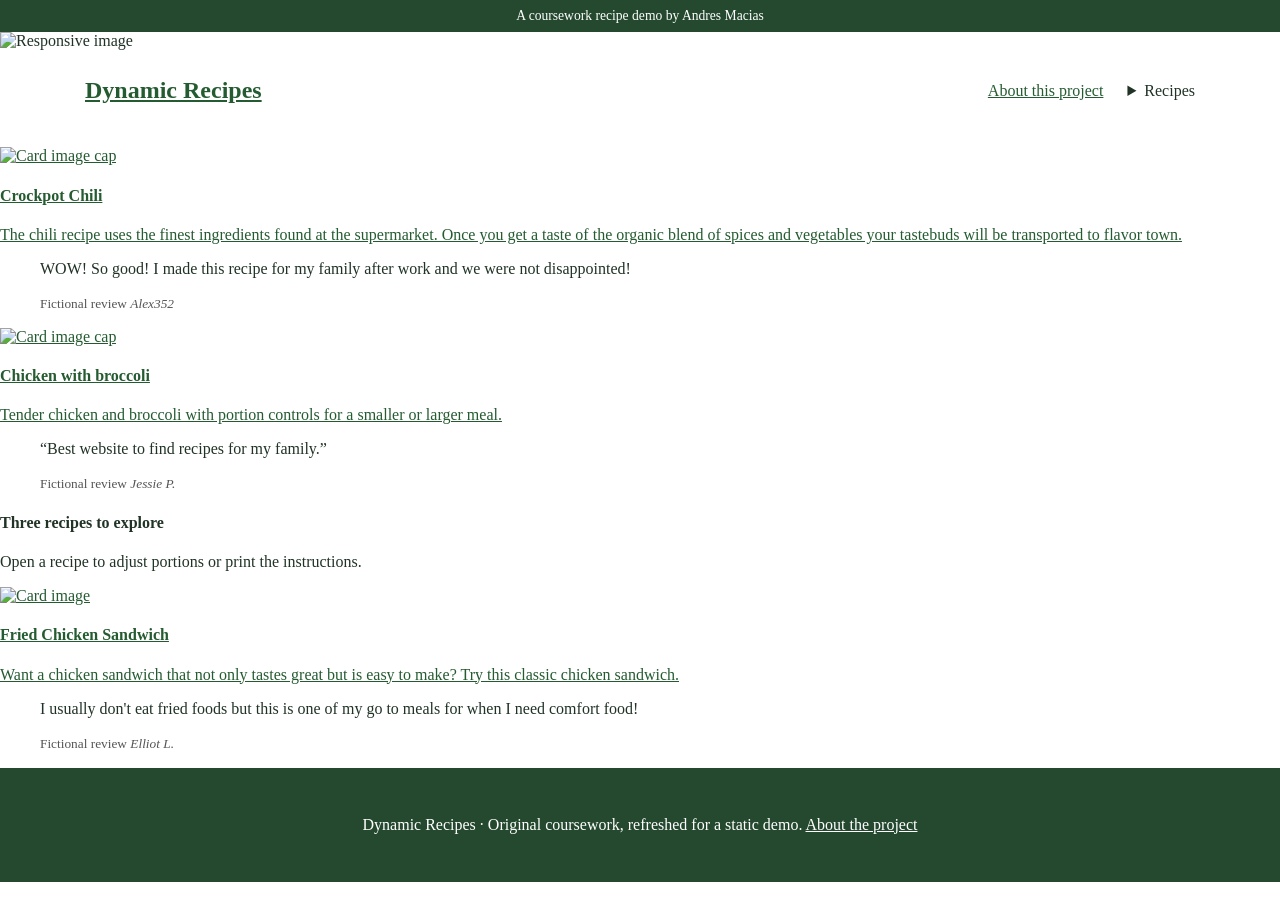
==== index.html @ 885392a1 "Prepare cleaned static recipe demo for GitHub Pages" ====
<!doctype html>
<html lang="en">
  <head>
    <meta charset="UTF-8" />
    <meta name="viewport" content="width=device-width, initial-scale=1.0" />
    <meta http-equiv="X-UA-Compatible" content="ie=edge" />
    <title>Dynamic Recipe Project</title>
    <!-- bootstrap stylesheet -->
    <link rel="stylesheet" href="vendor/bootstrap.min.css" />

    <link rel="stylesheet" href="css/style.css" />

    <link rel="stylesheet" href="css/demo.css" />
  </head>

  <body>
    <p class="demo-label">A coursework recipe demo by Andres Macias</p>

    <div class="banner">
      <img
        src="images/banner-edited.jpg"
        class="img-fluid"
        alt="Responsive image"
      />
    </div>
    <div class="container"></div>

    <nav class="demo-nav" aria-label="Main navigation">
      <a class="brand" href="index.html">Dynamic Recipes</a
      ><a href="about.html">About this project</a>
      <details>
        <summary>Recipes</summary>
        <ul>
          <li><a href="recipe/beef/chili/chili.html">Crockpot Chili</a></li>
          <li>
            <a href="recipe/chicken/chickenBroc/chickenBroc.html"
              >Chicken with Broccoli</a
            >
          </li>
          <li>
            <a href="recipe/chicken/chickenSandwich/chickenSandwich.html"
              >Fried Chicken Sandwich</a
            >
          </li>
        </ul>
      </details>
    </nav>

    <div class="container-fluid">
      <div class="container">
        <section class="featuredRecipes">
          <div class="card-columns">
            <a href="recipe/beef/chili/chili.html">
              <div class="card">
                <img
                  class="card-img-top"
                  src="images/chili.jpeg"
                  alt="Card image cap"
                />
                <div class="card-body">
                  <h4 class="card-title">Crockpot Chili</h4>
                  <p class="card-text">
                    The chili recipe uses the finest ingredients found at the
                    supermarket. Once you get a taste of the organic blend of
                    spices and vegetables your tastebuds will be transported to
                    flavor town.
                  </p>
                </div>
              </div>
            </a>

            <div class="card p-3">
              <blockquote class="blockquote mb-0 card-body">
                <p>
                  WOW! So good! I made this recipe for my family after work and
                  we were not disappointed!
                </p>
                <footer class="blockquote-footer">
                  <small class="text-muted">
                    Fictional review
                    <cite title="Source Title">Alex352</cite>
                  </small>
                </footer>
              </blockquote>
            </div>

            <a href="recipe/chicken/chickenBroc/chickenBroc.html">
              <div class="card">
                <img
                  class="card-img-top"
                  src="images/chickenBroc.jpeg"
                  alt="Card image cap"
                />
                <div class="card-body">
                  <h4 class="card-title">Chicken with broccoli</h4>
                  <p class="card-text">
                    Tender chicken and broccoli with portion controls for a
                    smaller or larger meal.
                  </p>
                </div>
              </div>
            </a>
            <div class="card bg-success p-3 text-center">
              <blockquote class="blockquote mb-0">
                <p>
                  <q>Best website to find recipes for my family.</q>
                </p>
                <footer class="blockquote-footer">
                  <small>
                    Fictional review
                    <cite title="Source Title">Jessie P.</cite>
                  </small>
                </footer>
              </blockquote>
            </div>
            <div class="card text-center">
              <div class="card-body">
                <h4 class="card-title">Three recipes to explore</h4>
                <p class="card-text">
                  Open a recipe to adjust portions or print the instructions.
                </p>
              </div>
            </div>

            <a href="recipe/chicken/chickenSandwich/chickenSandwich.html">
              <div class="card">
                <img
                  class="card-img"
                  src="images/chickenSandwich.jpeg"
                  alt="Card image"
                />
              </div>
              <div class="card">
                <div class="card-body">
                  <h4 class="card-title">Fried Chicken Sandwich</h4>
                  <p class="card-text">
                    Want a chicken sandwich that not only tastes great but is
                    easy to make? Try this classic chicken sandwich.
                  </p>
                </div>
              </div>
            </a>
            <div class="card p-3 text-right">
              <blockquote class="blockquote mb-0">
                <p>
                  I usually don't eat fried foods but this is one of my go to
                  meals for when I need comfort food!
                </p>
                <footer class="blockquote-footer">
                  <small class="text-muted">
                    Fictional review
                    <cite title="Source Title">Elliot L.</cite>
                  </small>
                </footer>
              </blockquote>
            </div>
          </div>
        </section>
      </div>
      <!--end container -->
    </div>
    <!--end fluid container-->

    <footer class="footerStyle">
      <p>
        Dynamic Recipes · Original coursework, refreshed for a static demo.
        <a href="about.html">About the project</a>
      </p>
    </footer>

    <script src="js/demo.js" defer=""></script>
  </body>
</html>
---- css/demo.css ----
* {
  box-sizing: border-box;
}
body {
  margin: 0;
  color: #203326;
}
a {
  color: #245b30;
}
.demo-label {
  margin: 0;
  padding: 0.5rem 1rem;
  text-align: center;
  background: #24492f;
  color: #fff;
  font-size: 0.85rem;
}
.demo-nav {
  display: flex;
  gap: 1.5rem;
  align-items: center;
  padding: 1.2rem max(1rem, calc((100vw - 1110px) / 2));
  background: #fff;
  flex-wrap: wrap;
  position: relative;
  z-index: 2;
}
.demo-nav .brand {
  font-size: 1.5rem;
  font-weight: 700;
  margin-right: auto;
}
.demo-nav details ul {
  position: absolute;
  background: white;
  padding: 1rem 2rem;
  right: 1rem;
  border: 1px solid #ddd;
  box-shadow: 0 5px 12px #0002;
}
.demo-nav a,
summary {
  padding: 0.5rem 0;
}
summary {
  cursor: pointer;
}
.footerStyle {
  background: #24492f;
  color: white;
  padding: 2rem;
  text-align: center;
}
.footerStyle a {
  color: white;
  text-decoration: underline;
}
.recipeContainerChili {
  letter-spacing: normal;
  text-shadow: none;
  font-family: inherit;
  font-size: 1.1rem;
}
.suggestions {
  padding: 2rem 0;
}
.container-fluid {
  padding-top: 1rem;
}
.blockquote-footer {
  color: #555;
}
.row {
  max-width: 100%;
  margin-left: 0;
  margin-right: 0;
}
img {
  max-width: 100%;
}
input[type="radio"]:not(old) {
  opacity: 1;
  width: auto;
  display: inline-block;
}
button,
select {
  min-height: 44px;
  max-width: 100%;
}
:focus-visible {
  outline: 3px solid #a75711;
  outline-offset: 3px;
}
@media (max-width: 575px) {
  .card-columns {
    column-count: 1;
  }
  .demo-nav {
    gap: 0.6rem 1rem;
  }
  .demo-nav .brand {
    width: 100%;
  }
  .recipeContainerChili {
    padding: 1rem;
  }
}
@media print {
  nav,
  .footerStyle,
  .demo-label,
  .recipeOptions,
  button,
  .suggestions {
    display: none !important;
  }
  .collapse {
    display: block !important;
  }
  body,
  .container-fluid,
  .containerRecipes {
    background: white !important;
  }
  .container {
    max-width: none;
    box-shadow: none !important;
  }
  img {
    max-height: 180px;
  }
}
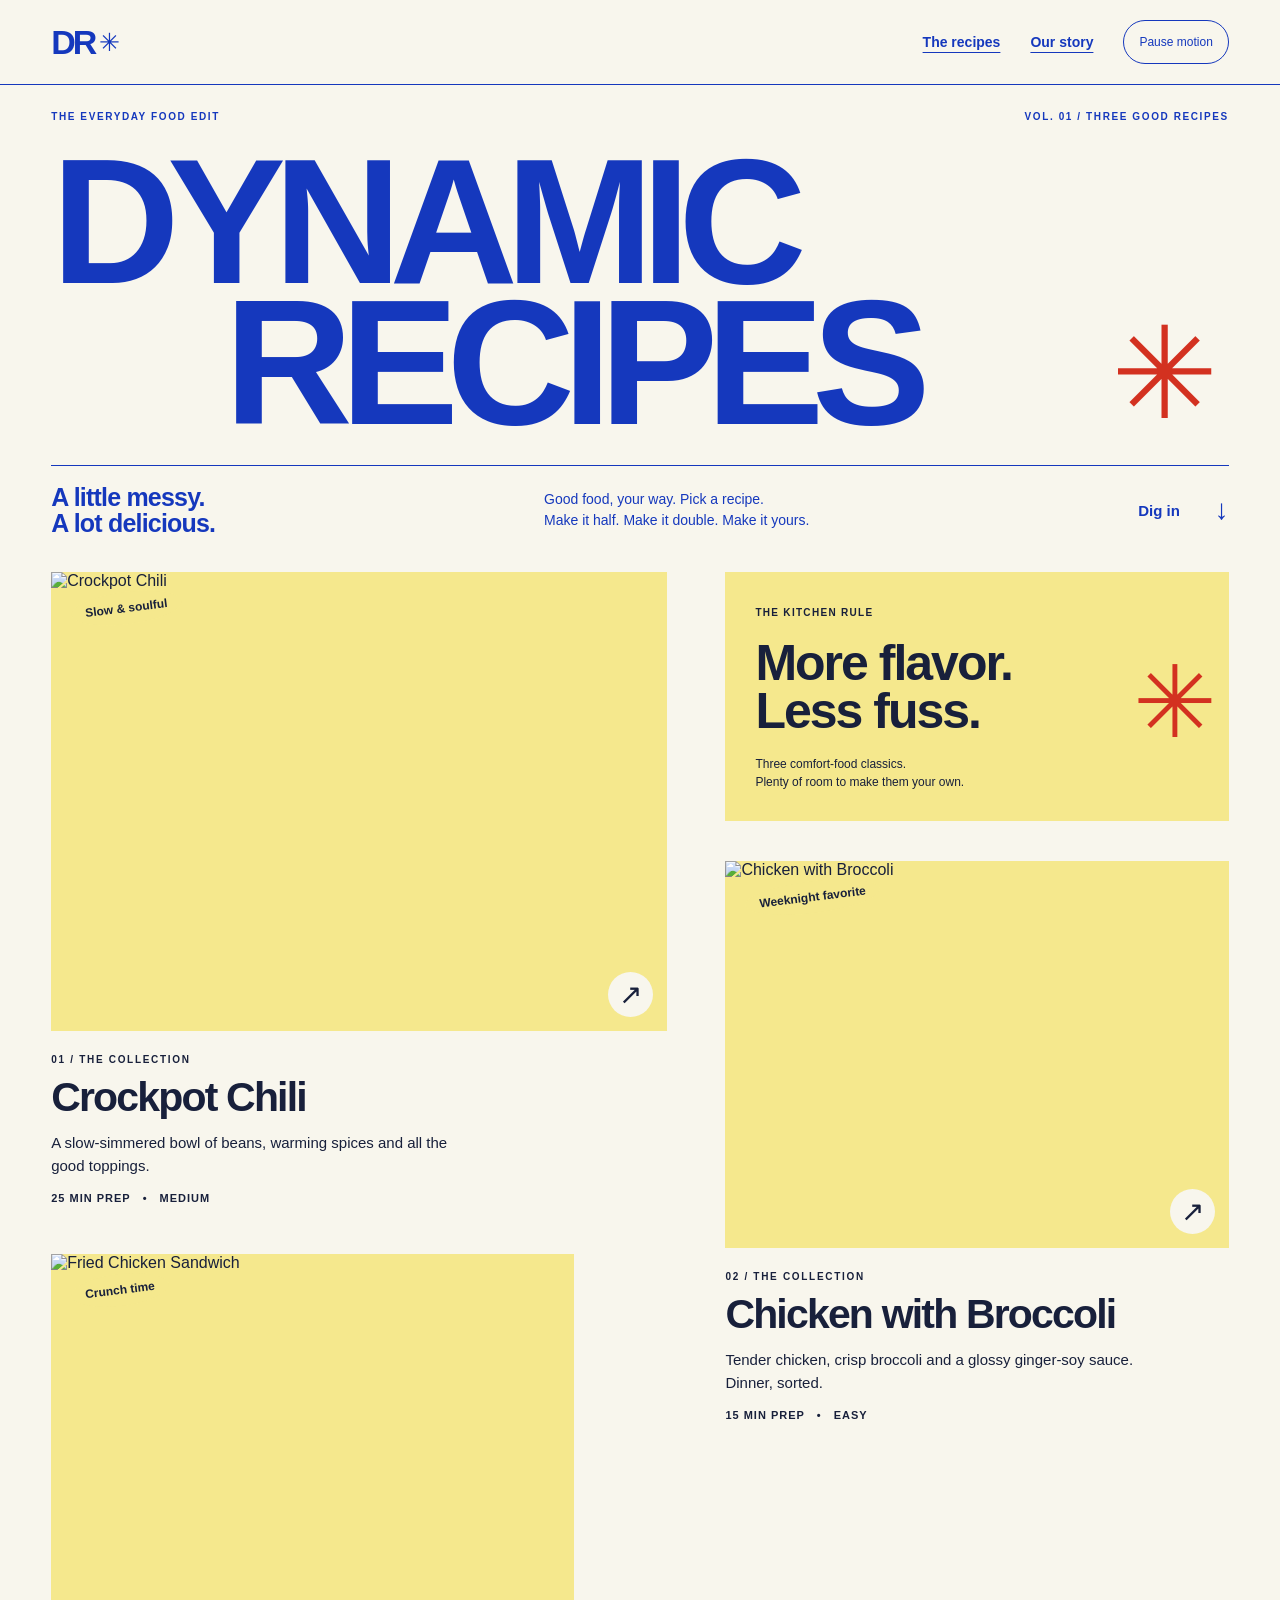
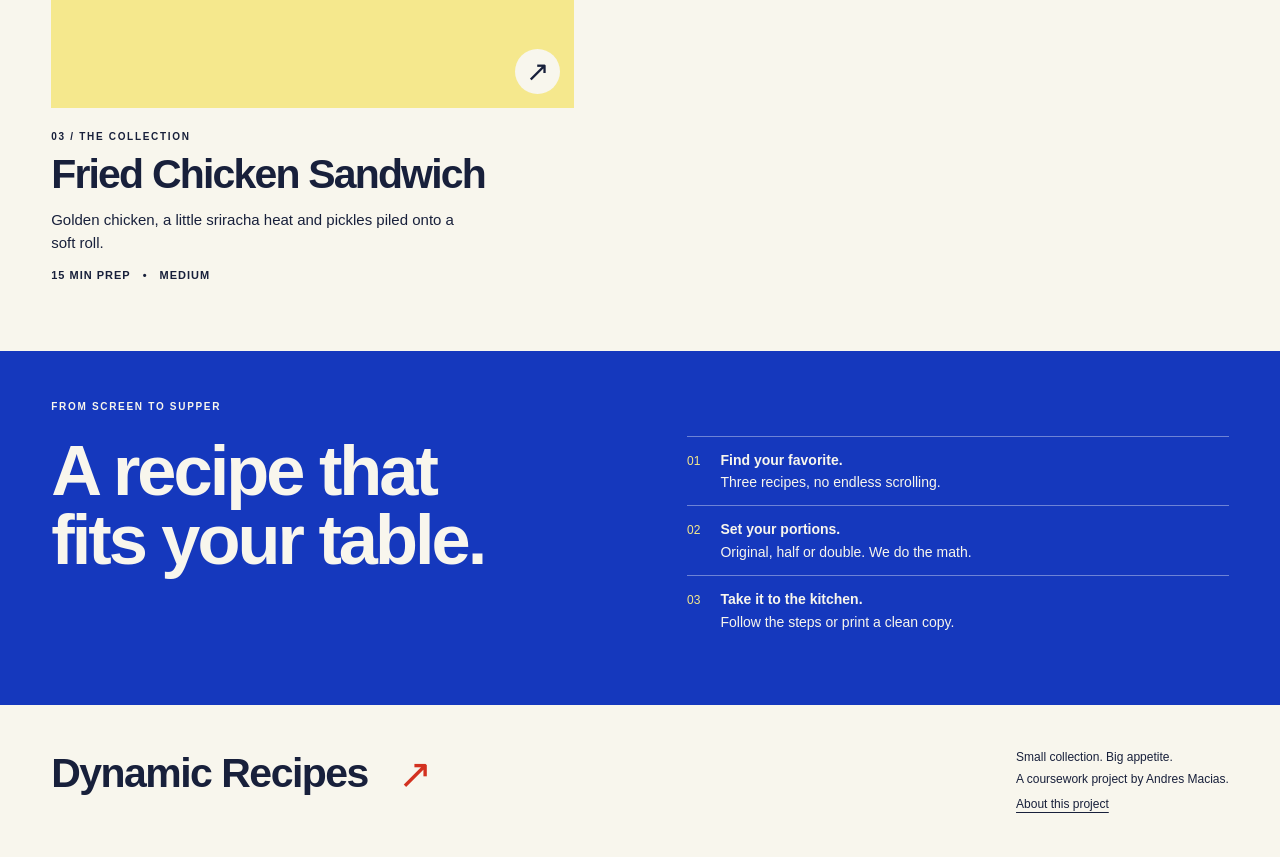
==== commit 91bcbda7: "Redesign Dynamic Recipes as a colorful food magazine" ====
--- a/index.html
+++ b/index.html
@@ -1,173 +1,159 @@
 <!doctype html>
 <html lang="en">
   <head>
-    <meta charset="UTF-8" />
-    <meta name="viewport" content="width=device-width, initial-scale=1.0" />
-    <meta http-equiv="X-UA-Compatible" content="ie=edge" />
-    <title>Dynamic Recipe Project</title>
-    <!-- bootstrap stylesheet -->
-    <link rel="stylesheet" href="vendor/bootstrap.min.css" />
-
+    <meta charset="utf-8" />
+    <meta name="viewport" content="width=device-width,initial-scale=1" />
+    <meta
+      name="description"
+      content="Three comfort-food recipes. Adjust the portions, follow the steps, and print your next kitchen favorite."
+    />
+    <title>The everyday food edit · Dynamic Recipes</title>
     <link rel="stylesheet" href="css/style.css" />
-
-    <link rel="stylesheet" href="css/demo.css" />
+    <script type="module" src="js/demo.js"></script>
   </head>
-
   <body>
-    <p class="demo-label">A coursework recipe demo by Andres Macias</p>
-
-    <div class="banner">
-      <img
-        src="images/banner-edited.jpg"
-        class="img-fluid"
-        alt="Responsive image"
-      />
-    </div>
-    <div class="container"></div>
-
-    <nav class="demo-nav" aria-label="Main navigation">
-      <a class="brand" href="index.html">Dynamic Recipes</a
-      ><a href="about.html">About this project</a>
-      <details>
-        <summary>Recipes</summary>
-        <ul>
-          <li><a href="recipe/beef/chili/chili.html">Crockpot Chili</a></li>
-          <li>
-            <a href="recipe/chicken/chickenBroc/chickenBroc.html"
-              >Chicken with Broccoli</a
-            >
-          </li>
-          <li>
-            <a href="recipe/chicken/chickenSandwich/chickenSandwich.html"
-              >Fried Chicken Sandwich</a
-            >
-          </li>
-        </ul>
-      </details>
-    </nav>
-
-    <div class="container-fluid">
-      <div class="container">
-        <section class="featuredRecipes">
-          <div class="card-columns">
-            <a href="recipe/beef/chili/chili.html">
-              <div class="card">
-                <img
-                  class="card-img-top"
-                  src="images/chili.jpeg"
-                  alt="Card image cap"
-                />
-                <div class="card-body">
-                  <h4 class="card-title">Crockpot Chili</h4>
-                  <p class="card-text">
-                    The chili recipe uses the finest ingredients found at the
-                    supermarket. Once you get a taste of the organic blend of
-                    spices and vegetables your tastebuds will be transported to
-                    flavor town.
-                  </p>
-                </div>
-              </div>
-            </a>
-
-            <div class="card p-3">
-              <blockquote class="blockquote mb-0 card-body">
-                <p>
-                  WOW! So good! I made this recipe for my family after work and
-                  we were not disappointed!
-                </p>
-                <footer class="blockquote-footer">
-                  <small class="text-muted">
-                    Fictional review
-                    <cite title="Source Title">Alex352</cite>
-                  </small>
-                </footer>
-              </blockquote>
-            </div>
-
-            <a href="recipe/chicken/chickenBroc/chickenBroc.html">
-              <div class="card">
-                <img
-                  class="card-img-top"
-                  src="images/chickenBroc.jpeg"
-                  alt="Card image cap"
-                />
-                <div class="card-body">
-                  <h4 class="card-title">Chicken with broccoli</h4>
-                  <p class="card-text">
-                    Tender chicken and broccoli with portion controls for a
-                    smaller or larger meal.
-                  </p>
-                </div>
-              </div>
-            </a>
-            <div class="card bg-success p-3 text-center">
-              <blockquote class="blockquote mb-0">
-                <p>
-                  <q>Best website to find recipes for my family.</q>
-                </p>
-                <footer class="blockquote-footer">
-                  <small>
-                    Fictional review
-                    <cite title="Source Title">Jessie P.</cite>
-                  </small>
-                </footer>
-              </blockquote>
-            </div>
-            <div class="card text-center">
-              <div class="card-body">
-                <h4 class="card-title">Three recipes to explore</h4>
-                <p class="card-text">
-                  Open a recipe to adjust portions or print the instructions.
-                </p>
-              </div>
-            </div>
-
-            <a href="recipe/chicken/chickenSandwich/chickenSandwich.html">
-              <div class="card">
-                <img
-                  class="card-img"
-                  src="images/chickenSandwich.jpeg"
-                  alt="Card image"
-                />
-              </div>
-              <div class="card">
-                <div class="card-body">
-                  <h4 class="card-title">Fried Chicken Sandwich</h4>
-                  <p class="card-text">
-                    Want a chicken sandwich that not only tastes great but is
-                    easy to make? Try this classic chicken sandwich.
-                  </p>
-                </div>
-              </div>
-            </a>
-            <div class="card p-3 text-right">
-              <blockquote class="blockquote mb-0">
-                <p>
-                  I usually don't eat fried foods but this is one of my go to
-                  meals for when I need comfort food!
-                </p>
-                <footer class="blockquote-footer">
-                  <small class="text-muted">
-                    Fictional review
-                    <cite title="Source Title">Elliot L.</cite>
-                  </small>
-                </footer>
-              </blockquote>
-            </div>
+    <a class="skip" href="#main">Skip to content</a>
+    <header class="topbar">
+      <a class="wordmark" href="index.html"
+        >DR<span class="brand-dot">✳</span></a
+      >
+      <nav aria-label="Main navigation">
+        <a href="index.html#recipes">The recipes</a
+        ><a href="about.html">Our story</a>
+      </nav>
+      <button class="motion-toggle" type="button" aria-pressed="false">
+        Pause motion
+      </button>
+    </header>
+    <main id="main">
+      <section class="masthead">
+        <div class="edition">
+          <span>THE EVERYDAY FOOD EDIT</span
+          ><span>VOL. 01 / THREE GOOD RECIPES</span>
+        </div>
+        <h1>
+          DYNAMIC<br /><span>RECIPES</span
+          ><span class="asterisk" aria-hidden="true">✳</span>
+        </h1>
+        <div class="masthead-bottom">
+          <p>A little messy.<br />A lot delicious.</p>
+          <p>
+            Good food, your way. Pick a recipe.<br />Make it half. Make it
+            double. Make it yours.
+          </p>
+          <a href="#recipes">Dig in <span aria-hidden="true">↓</span></a>
+        </div>
+      </section>
+      <section class="collection" id="recipes" aria-label="Recipe collection">
+        <a class="recipe-card card-1" href="recipe/beef/chili/chili.html"
+          ><div class="card-photo">
+            <img
+              src="images/chili.jpeg"
+              alt="Crockpot Chili"
+              fetchpriority="high"
+            /><span class="photo-tag">Slow & soulful</span
+            ><span class="card-arrow" aria-hidden="true">↗</span>
           </div>
-        </section>
+          <div class="card-copy">
+            <span class="recipe-number">01 / THE COLLECTION</span>
+            <h2>Crockpot Chili</h2>
+            <p>
+              A slow-simmered bowl of beans, warming spices and all the good
+              toppings.
+            </p>
+            <span class="card-meta">25 min prep <span>•</span> Medium</span>
+          </div></a
+        >
+        <aside class="kitchen-note">
+          <span>THE KITCHEN RULE</span>
+          <p>More flavor.<br />Less fuss.</p>
+          <div class="note-star" aria-hidden="true">✳</div>
+          <small
+            >Three comfort-food classics.<br />Plenty of room to make them your
+            own.</small
+          >
+        </aside>
+        <a
+          class="recipe-card card-2"
+          href="recipe/chicken/chickenBroc/chickenBroc.html"
+          ><div class="card-photo">
+            <img
+              src="images/chickenBroc.jpeg"
+              alt="Chicken with Broccoli"
+              loading="lazy"
+            /><span class="photo-tag">Weeknight favorite</span
+            ><span class="card-arrow" aria-hidden="true">↗</span>
+          </div>
+          <div class="card-copy">
+            <span class="recipe-number">02 / THE COLLECTION</span>
+            <h2>Chicken with Broccoli</h2>
+            <p>
+              Tender chicken, crisp broccoli and a glossy ginger-soy sauce.
+              Dinner, sorted.
+            </p>
+            <span class="card-meta">15 min prep <span>•</span> Easy</span>
+          </div></a
+        ><a
+          class="recipe-card card-3"
+          href="recipe/chicken/chickenSandwich/chickenSandwich.html"
+          ><div class="card-photo">
+            <img
+              src="images/chickenSandwich.jpeg"
+              alt="Fried Chicken Sandwich"
+              loading="lazy"
+            /><span class="photo-tag">Crunch time</span
+            ><span class="card-arrow" aria-hidden="true">↗</span>
+          </div>
+          <div class="card-copy">
+            <span class="recipe-number">03 / THE COLLECTION</span>
+            <h2>Fried Chicken Sandwich</h2>
+            <p>
+              Golden chicken, a little sriracha heat and pickles piled onto a
+              soft roll.
+            </p>
+            <span class="card-meta">15 min prep <span>•</span> Medium</span>
+          </div></a
+        >
+      </section>
+      <section class="how-it-works">
+        <span class="eyebrow">FROM SCREEN TO SUPPER</span>
+        <div>
+          <h2>A recipe that<br />fits your table.</h2>
+          <ol>
+            <li>
+              <span>01</span>
+              <p>
+                <strong>Find your favorite.</strong><br />Three recipes, no
+                endless scrolling.
+              </p>
+            </li>
+            <li>
+              <span>02</span>
+              <p>
+                <strong>Set your portions.</strong><br />Original, half or
+                double. We do the math.
+              </p>
+            </li>
+            <li>
+              <span>03</span>
+              <p>
+                <strong>Take it to the kitchen.</strong><br />Follow the steps
+                or print a clean copy.
+              </p>
+            </li>
+          </ol>
+        </div>
+      </section>
+    </main>
+    <footer>
+      <a class="footer-brand" href="index.html"
+        >Dynamic Recipes<span>↗</span></a
+      >
+      <div>
+        <p>Small collection. Big appetite.</p>
+        <p>A coursework project by Andres Macias.</p>
+        <a href="about.html">About this project</a>
       </div>
-      <!--end container -->
-    </div>
-    <!--end fluid container-->
-
-    <footer class="footerStyle">
-      <p>
-        Dynamic Recipes · Original coursework, refreshed for a static demo.
-        <a href="about.html">About the project</a>
-      </p>
     </footer>
-
-    <script src="js/demo.js" defer=""></script>
   </body>
 </html>
--- a/css/style.css
+++ b/css/style.css
@@ -0,0 +1,1103 @@
+:root {
+  --blue: #1538bd;
+  --red: #d33120;
+  --butter: #f5e88d;
+  --paper: #f8f6ed;
+  --ink: #18203b;
+  --line: #bcc1cd;
+  font-family: Arial, Helvetica, sans-serif;
+  color: var(--ink);
+  background: var(--paper);
+  font-synthesis: none;
+}
+* {
+  box-sizing: border-box;
+}
+html {
+  scroll-behavior: smooth;
+  scroll-padding-top: 20px;
+}
+body {
+  margin: 0;
+}
+a {
+  color: inherit;
+}
+button {
+  font: inherit;
+  cursor: pointer;
+}
+img {
+  display: block;
+  width: 100%;
+  object-fit: cover;
+}
+button,
+a,
+summary {
+  -webkit-tap-highlight-color: transparent;
+}
+button:focus-visible,
+a:focus-visible,
+summary:focus-visible {
+  outline: 3px solid var(--red);
+  outline-offset: 5px;
+}
+.skip {
+  position: fixed;
+  top: -80px;
+  left: 15px;
+  padding: 14px;
+  background: var(--paper);
+  z-index: 20;
+}
+.skip:focus {
+  top: 10px;
+}
+.topbar {
+  padding: 20px 4%;
+  display: flex;
+  align-items: center;
+  gap: 30px;
+  border-bottom: 1px solid var(--blue);
+  color: var(--blue);
+}
+.wordmark {
+  font-weight: 950;
+  font-size: 34px;
+  letter-spacing: -3px;
+  text-decoration: none;
+  display: flex;
+  align-items: center;
+  gap: 5px;
+}
+.brand-dot {
+  font-size: 25px;
+  letter-spacing: 0;
+}
+.topbar nav {
+  display: flex;
+  gap: 30px;
+  margin-left: auto;
+}
+.topbar nav a {
+  font-size: 14px;
+  font-weight: 700;
+  text-underline-offset: 5px;
+  text-decoration-thickness: 1px;
+  padding: 10px 0;
+}
+.motion-toggle {
+  border: 1px solid var(--blue);
+  background: transparent;
+  border-radius: 30px;
+  padding: 10px 15px;
+  color: var(--blue);
+  font-size: 12px;
+  min-height: 44px;
+}
+.masthead {
+  padding: 26px 4% 36px;
+  color: var(--blue);
+}
+.edition {
+  display: flex;
+  justify-content: space-between;
+  font-size: 10px;
+  font-weight: 700;
+  letter-spacing: 1.6px;
+}
+.masthead h1 {
+  font-size: clamp(80px, 13.9vw, 220px);
+  line-height: 0.79;
+  letter-spacing: -0.07em;
+  margin: 30px 0 32px;
+  font-weight: 950;
+  position: relative;
+  max-width: 1500px;
+}
+.masthead h1 > span:not(.asterisk) {
+  margin-left: 14.7%;
+}
+.asterisk {
+  position: absolute;
+  color: var(--red);
+  right: 2%;
+  bottom: -0.04em;
+  font-size: 0.72em;
+  line-height: 1;
+  animation: flower-turn 20s linear infinite;
+}
+.masthead-bottom {
+  display: flex;
+  align-items: center;
+  justify-content: space-between;
+  gap: 30px;
+  border-top: 1px solid var(--blue);
+  padding-top: 18px;
+}
+.masthead-bottom p {
+  margin: 0;
+  font-size: 14px;
+  line-height: 1.5;
+}
+.masthead-bottom p:first-child {
+  font-size: 25px;
+  font-weight: 700;
+  line-height: 1.04;
+  letter-spacing: -0.8px;
+}
+.masthead-bottom a {
+  text-decoration: none;
+  font-size: 15px;
+  font-weight: 700;
+  display: flex;
+  gap: 35px;
+  align-items: center;
+}
+.masthead-bottom a span {
+  font-size: 28px;
+}
+.collection {
+  padding: 0 4% 70px;
+  display: grid;
+  grid-template-columns: 1.1fr 0.9fr;
+  gap: 40px 5%;
+  align-items: start;
+}
+.recipe-card {
+  text-decoration: none;
+  display: block;
+  min-width: 0;
+}
+.card-photo {
+  overflow: hidden;
+  position: relative;
+  background: var(--butter);
+}
+.card-photo img {
+  aspect-ratio: 1.34;
+  transition: transform 0.7s cubic-bezier(0.2, 0.7, 0.2, 1);
+}
+.recipe-card:hover img,
+.recipe-card:focus-visible img {
+  transform: scale(1.045);
+}
+.photo-tag {
+  position: absolute;
+  left: 20px;
+  top: 20px;
+  padding: 9px 14px;
+  border-radius: 50%;
+  background: var(--butter);
+  color: var(--ink);
+  font-size: 12px;
+  transform: rotate(-7deg);
+  font-weight: 700;
+}
+.card-arrow {
+  position: absolute;
+  right: 14px;
+  bottom: 14px;
+  width: 45px;
+  height: 45px;
+  border-radius: 50%;
+  background: var(--paper);
+  display: grid;
+  place-items: center;
+  font-size: 28px;
+  transition: transform 0.25s;
+}
+.recipe-card:hover .card-arrow {
+  transform: rotate(45deg);
+}
+.card-copy {
+  padding-top: 18px;
+}
+.recipe-number,
+.eyebrow {
+  font-size: 10px;
+  font-weight: 800;
+  letter-spacing: 1.7px;
+}
+.card-copy h2 {
+  font-size: clamp(30px, 3.2vw, 49px);
+  letter-spacing: -1.8px;
+  line-height: 1.02;
+  margin: 10px 0 12px;
+}
+.card-copy p {
+  font-size: 15px;
+  line-height: 1.55;
+  max-width: 430px;
+  margin: 0 0 14px;
+}
+.card-meta {
+  font-size: 11px;
+  font-weight: 700;
+  text-transform: uppercase;
+  letter-spacing: 1px;
+  display: flex;
+  gap: 12px;
+}
+.card-1 {
+  grid-row: 1 / 3;
+}
+.kitchen-note {
+  background: var(--butter);
+  padding: 30px;
+  position: relative;
+  min-height: 245px;
+  overflow: hidden;
+}
+.kitchen-note > span {
+  font-size: 10px;
+  letter-spacing: 1.3px;
+  font-weight: 700;
+}
+.kitchen-note > p {
+  font-size: 50px;
+  letter-spacing: -2px;
+  line-height: 0.95;
+  font-weight: 900;
+  margin: 20px 0;
+}
+.kitchen-note small {
+  font-size: 12px;
+  line-height: 1.5;
+  display: block;
+  max-width: 70%;
+}
+.note-star {
+  position: absolute;
+  right: 12px;
+  top: 72px;
+  font-size: 100px;
+  color: var(--red);
+  animation: flower-turn 25s linear infinite reverse;
+}
+.card-2 {
+  grid-column: 2;
+  grid-row: 2 / 4;
+}
+.card-2 .card-photo img {
+  aspect-ratio: 1.3;
+}
+.card-3 {
+  grid-column: 1;
+  grid-row: 3 / 5;
+  max-width: 85%;
+  margin-top: 10px;
+}
+.card-3 .card-photo img {
+  aspect-ratio: 1.15;
+}
+.how-it-works {
+  background: var(--blue);
+  color: var(--paper);
+  padding: 45px 4% 60px;
+}
+.how-it-works > div {
+  display: grid;
+  grid-template-columns: 1fr 1fr;
+  gap: 8%;
+  margin-top: 22px;
+}
+.how-it-works h2 {
+  font-size: clamp(40px, 5.5vw, 80px);
+  line-height: 0.98;
+  letter-spacing: -3px;
+  margin: 0;
+}
+.how-it-works ol {
+  list-style: none;
+  padding: 0;
+  margin: 0;
+}
+.how-it-works li {
+  border-top: 1px solid #ffffff60;
+  display: flex;
+  gap: 20px;
+  padding: 12px 0;
+}
+.how-it-works li > span {
+  font-size: 12px;
+  padding-top: 5px;
+  color: var(--butter);
+}
+.how-it-works p {
+  margin: 0;
+  font-size: 14px;
+  line-height: 1.6;
+}
+footer {
+  padding: 45px 4%;
+  display: flex;
+  justify-content: space-between;
+  gap: 30px;
+}
+footer p {
+  font-size: 12px;
+  margin: 0 0 8px;
+}
+footer div > a {
+  font-size: 12px;
+  text-underline-offset: 4px;
+}
+.footer-brand {
+  font-size: clamp(26px, 3.2vw, 45px);
+  font-weight: 900;
+  letter-spacing: -1.5px;
+  text-decoration: none;
+  display: flex;
+  align-items: start;
+  gap: 30px;
+}
+.footer-brand span {
+  color: var(--red);
+}
+.recipe-page,
+.about-main {
+  padding: 30px 4% 0;
+}
+.recipe-heading {
+  max-width: 1100px;
+}
+.back-link {
+  font-size: 12px;
+  text-underline-offset: 4px;
+  display: inline-block;
+  padding: 8px 0;
+  margin-bottom: 27px;
+}
+.recipe-heading .eyebrow {
+  display: block;
+  color: var(--red);
+}
+.recipe-heading h1 {
+  color: var(--blue);
+  font-size: clamp(47px, 7.1vw, 105px);
+  font-weight: 900;
+  letter-spacing: -0.055em;
+  line-height: 0.95;
+  margin: 17px 0;
+}
+.recipe-heading > p {
+  font-size: 16px;
+  line-height: 1.5;
+  margin: 0 0 25px;
+  max-width: 650px;
+}
+.recipe-spread {
+  display: grid;
+  grid-template-columns: 1.55fr 1fr;
+  gap: 0;
+  margin-bottom: 60px;
+}
+.recipe-cover {
+  position: relative;
+  min-width: 0;
+}
+.recipe-cover > img {
+  height: 420px;
+  object-position: center;
+}
+.recipe-cover > p {
+  font-size: 10px;
+  margin: 8px 0;
+}
+.cover-mark {
+  position: absolute;
+  background: var(--butter);
+  border-radius: 50%;
+  height: 115px;
+  width: 115px;
+  display: grid;
+  place-content: center;
+  line-height: 0.9;
+  text-align: center;
+  color: var(--red);
+  font-size: 21px;
+  font-weight: 900;
+  right: 20px;
+  top: 22px;
+  transform: rotate(12deg);
+}
+.recipe-facts {
+  padding: 28px 35px;
+  background: var(--butter);
+  align-self: start;
+  min-height: 420px;
+}
+.fact-title {
+  font-size: 11px;
+  letter-spacing: 1px;
+  font-weight: 700;
+  display: flex;
+  justify-content: space-between;
+}
+.fact-title span {
+  font-size: 27px;
+}
+.recipe-facts dl {
+  display: grid;
+  grid-template-columns: 1fr 1fr;
+  margin: 10px 0 20px;
+  gap: 20px;
+}
+.recipe-facts dt {
+  font-size: 11px;
+  margin-bottom: 5px;
+}
+.recipe-facts dd {
+  font-size: 30px;
+  letter-spacing: -1px;
+  font-weight: 700;
+  margin: 0;
+}
+.recipe-facts > p {
+  font-size: 12px;
+  line-height: 1.6;
+  max-width: 340px;
+}
+.print-button,
+.solid-link {
+  background: var(--blue);
+  color: white;
+  padding: 16px 20px;
+  display: flex;
+  justify-content: space-between;
+  gap: 40px;
+  border: 0;
+  font-weight: 700;
+  font-size: 13px;
+  text-decoration: none;
+}
+.print-button {
+  width: 100%;
+  margin-top: 22px;
+}
+.cook-layout {
+  display: grid;
+  grid-template-columns: 1fr 1.4fr;
+  gap: 8%;
+  align-items: start;
+}
+.cook-layout h2,
+.more-recipes h2 {
+  font-size: 42px;
+  line-height: 1;
+  letter-spacing: -2px;
+  margin: 14px 0 25px;
+}
+.ingredients-panel {
+  background: #eeebdd;
+  padding: 25px;
+}
+.portion-controls {
+  border: 0;
+  padding: 0;
+  display: flex;
+  gap: 5px;
+  margin: 0;
+}
+.portion-controls legend {
+  font-size: 12px;
+  margin-bottom: 10px;
+}
+.portion-controls button {
+  border: 1px solid var(--blue);
+  color: var(--blue);
+  background: transparent;
+  padding: 12px 10px;
+  font-size: 12px;
+  flex: 1;
+  min-height: 44px;
+  font-weight: 700;
+  transition:
+    background 0.2s,
+    color 0.2s;
+}
+.portion-controls button[aria-pressed="true"] {
+  background: var(--blue);
+  color: white;
+}
+.portion-status {
+  font-size: 11px;
+  min-height: 16px;
+  color: var(--blue);
+  font-weight: 700;
+}
+.ingredients-details > summary {
+  display: flex;
+  justify-content: space-between;
+  font-size: 12px;
+  padding: 14px 0;
+  border-block: 1px solid var(--line);
+  cursor: pointer;
+}
+.ingredient-list {
+  list-style: none;
+  margin: 0;
+  padding: 0;
+}
+.ingredient-list li {
+  border-bottom: 1px solid var(--line);
+  padding: 14px 0;
+  font-size: 14px;
+  display: grid;
+  grid-template-columns: 40px 1fr;
+  gap: 9px;
+  line-height: 1.5;
+}
+.quantity {
+  font-weight: 700;
+  color: var(--blue);
+  font-variant-numeric: tabular-nums;
+}
+.step {
+  border-top: 1px solid var(--line);
+}
+.step:last-child {
+  border-bottom: 1px solid var(--line);
+}
+.step summary {
+  padding: 20px 0;
+  display: flex;
+  align-items: center;
+  gap: 16px;
+  cursor: pointer;
+  font-size: 16px;
+  font-weight: 700;
+  list-style: none;
+}
+.step summary::-webkit-details-marker {
+  display: none;
+}
+.step summary > span:first-child {
+  color: var(--red);
+  font-size: 11px;
+  font-weight: 700;
+}
+.step-toggle {
+  margin-left: auto;
+  font-size: 22px;
+  transition: transform 0.2s;
+}
+.step[open] .step-toggle {
+  transform: rotate(45deg);
+}
+.step p {
+  font-size: 15px;
+  line-height: 1.7;
+  margin: 0 0 24px 32px;
+  max-width: 610px;
+}
+.more-recipes {
+  margin-top: 60px;
+  padding: 35px 0 45px;
+  border-top: 2px solid var(--blue);
+}
+.more-recipes > a {
+  display: flex;
+  justify-content: space-between;
+  padding: 20px 0;
+  border-bottom: 1px solid var(--line);
+  font-size: 22px;
+  font-weight: 700;
+  text-decoration: none;
+}
+.more-recipes > a:hover {
+  color: var(--red);
+}
+.about-main > h1 {
+  font-size: clamp(50px, 7.8vw, 110px);
+  color: var(--blue);
+  line-height: 0.95;
+  letter-spacing: -0.06em;
+  margin: 25px 0 45px;
+}
+.about-main > h1 span {
+  color: var(--red);
+}
+.about-grid {
+  display: grid;
+  grid-template-columns: 1fr 1fr;
+  gap: 7%;
+  padding-bottom: 60px;
+}
+.about-grid > img {
+  height: 100%;
+  max-height: 630px;
+}
+.about-grid h2 {
+  font-size: 32px;
+  letter-spacing: -1px;
+  margin-top: 0;
+}
+.about-grid p {
+  font-size: 16px;
+  line-height: 1.7;
+}
+.solid-link {
+  margin-top: 28px;
+  max-width: 350px;
+}
+@keyframes flower-turn {
+  to {
+    transform: rotate(360deg);
+  }
+}
+html[data-motion="paused"] *,
+html[data-motion="paused"] *::before {
+  animation-play-state: paused !important;
+  transition: none !important;
+}
+html[data-motion="paused"] {
+  scroll-behavior: auto;
+}
+@media (prefers-reduced-motion: reduce) {
+  html {
+    scroll-behavior: auto;
+  }
+  *,
+  *::before {
+    animation: none !important;
+    transition: none !important;
+  }
+}
+@media (min-width: 1600px) {
+  main,
+  .topbar,
+  footer {
+    max-width: 1700px;
+    margin-inline: auto;
+  }
+}
+@media (max-width: 800px) {
+  .topbar {
+    gap: 16px;
+  }
+  .topbar nav {
+    gap: 18px;
+  }
+  .masthead h1 {
+    font-size: 14.1vw;
+  }
+  .masthead-bottom p:first-child {
+    font-size: 20px;
+  }
+  .masthead-bottom p {
+    font-size: 12px;
+  }
+  .kitchen-note {
+    padding: 20px;
+    min-height: 210px;
+  }
+  .kitchen-note > p {
+    font-size: 39px;
+  }
+  .note-star {
+    font-size: 70px;
+    top: 80px;
+  }
+  .recipe-spread {
+    grid-template-columns: 1.3fr 1fr;
+  }
+  .recipe-cover > img {
+    height: 390px;
+  }
+  .recipe-facts {
+    padding: 25px;
+    min-height: 390px;
+  }
+  .recipe-facts dd {
+    font-size: 24px;
+  }
+  .cook-layout {
+    gap: 5%;
+    grid-template-columns: 1fr 1.2fr;
+  }
+  .ingredients-panel {
+    padding: 20px;
+  }
+  .portion-controls {
+    flex-wrap: wrap;
+  }
+  .portion-controls button {
+    flex-basis: 28%;
+    padding: 10px 5px;
+  }
+  .cook-layout h2 {
+    font-size: 35px;
+  }
+}
+@media (max-width: 580px) {
+  .topbar {
+    padding: 14px 5%;
+    gap: 10px;
+    flex-wrap: wrap;
+  }
+  .wordmark {
+    font-size: 29px;
+  }
+  .brand-dot {
+    font-size: 20px;
+  }
+  .topbar nav {
+    gap: 15px;
+  }
+  .topbar nav a {
+    font-size: 11px;
+  }
+  .motion-toggle {
+    font-size: 10px;
+    min-height: 36px;
+    padding: 8px 10px;
+  }
+  .masthead {
+    padding: 22px 5% 28px;
+  }
+  .edition {
+    font-size: 8px;
+    letter-spacing: 0.8px;
+  }
+  .edition span:last-child {
+    max-width: 90px;
+    text-align: right;
+  }
+  .masthead h1 {
+    font-size: 14.2vw;
+    margin: 28px 0 26px;
+  }
+  .masthead h1 > span:not(.asterisk) {
+    margin-left: 5%;
+  }
+  .asterisk {
+    font-size: 0.63em;
+    right: -1%;
+  }
+  .masthead-bottom {
+    gap: 15px;
+    flex-wrap: wrap;
+    padding-top: 15px;
+  }
+  .masthead-bottom p:first-child {
+    font-size: 20px;
+    flex: 1;
+  }
+  .masthead-bottom p:nth-child(2) {
+    font-size: 11px;
+    flex: 1.3;
+  }
+  .masthead-bottom a {
+    width: 100%;
+    border-top: 1px solid #1538bd40;
+    padding-top: 9px;
+    justify-content: space-between;
+    font-size: 12px;
+  }
+  .masthead-bottom a span {
+    font-size: 20px;
+  }
+  .collection {
+    display: flex;
+    flex-direction: column;
+    gap: 30px;
+    padding: 0 5% 40px;
+  }
+  .recipe-card {
+    width: 100%;
+    max-width: none;
+  }
+  .card-photo img {
+    aspect-ratio: 1.25;
+  }
+  .card-copy {
+    padding-top: 15px;
+  }
+  .card-copy h2 {
+    font-size: 35px;
+    letter-spacing: -1.5px;
+  }
+  .card-copy p {
+    font-size: 14px;
+  }
+  .photo-tag {
+    top: 14px;
+    left: 14px;
+  }
+  .kitchen-note {
+    width: 100%;
+    min-height: 185px;
+    padding: 23px;
+  }
+  .kitchen-note > p {
+    font-size: 44px;
+    margin: 16px 0;
+  }
+  .note-star {
+    right: 20px;
+    top: 45px;
+    font-size: 85px;
+  }
+  .kitchen-note small {
+    font-size: 11px;
+  }
+  .card-3 {
+    margin: 0;
+  }
+  .card-3 .card-photo img {
+    aspect-ratio: 1.25;
+  }
+  .how-it-works {
+    padding: 32px 5%;
+  }
+  .how-it-works > div {
+    grid-template-columns: 1fr;
+    gap: 28px;
+  }
+  .how-it-works h2 {
+    font-size: 45px;
+    letter-spacing: -2px;
+  }
+  .how-it-works li {
+    padding: 15px 0;
+  }
+  footer {
+    padding: 30px 5%;
+    flex-direction: column;
+    gap: 22px;
+  }
+  .footer-brand {
+    font-size: 32px;
+  }
+  .recipe-page,
+  .about-main {
+    padding: 22px 5% 0;
+  }
+  .recipe-heading h1 {
+    font-size: 49px;
+  }
+  .recipe-heading > p {
+    font-size: 14px;
+  }
+  .recipe-heading .eyebrow {
+    font-size: 9px;
+  }
+  .back-link {
+    margin-bottom: 24px;
+  }
+  .recipe-spread {
+    display: block;
+    margin-bottom: 35px;
+  }
+  .recipe-cover > img {
+    height: 280px;
+  }
+  .cover-mark {
+    height: 86px;
+    width: 86px;
+    font-size: 17px;
+    right: 15px;
+    top: 15px;
+  }
+  .recipe-cover > p {
+    margin: 9px 0 15px;
+  }
+  .recipe-facts {
+    min-height: 0;
+    padding: 23px;
+  }
+  .recipe-facts dl {
+    gap: 20px;
+  }
+  .recipe-facts dd {
+    font-size: 27px;
+  }
+  .cook-layout {
+    display: block;
+  }
+  .ingredients-panel {
+    padding: 22px;
+    margin-bottom: 35px;
+  }
+  .cook-layout h2 {
+    font-size: 39px;
+  }
+  .portion-controls {
+    flex-wrap: nowrap;
+  }
+  .portion-controls button {
+    font-size: 11px;
+  }
+  .ingredient-list li {
+    font-size: 14px;
+    padding: 13px 0;
+  }
+  .step p {
+    font-size: 14px;
+  }
+  .more-recipes {
+    margin-top: 35px;
+    padding-top: 25px;
+  }
+  .more-recipes h2 {
+    font-size: 35px;
+  }
+  .more-recipes > a {
+    font-size: 19px;
+  }
+  .about-main > h1 {
+    font-size: 49px;
+    margin: 25px 0 30px;
+  }
+  .about-grid {
+    display: block;
+  }
+  .about-grid > img {
+    height: 300px;
+    margin-bottom: 28px;
+  }
+  .about-grid h2 {
+    font-size: 28px;
+  }
+  .about-grid p {
+    font-size: 15px;
+  }
+}
+@media (max-width: 350px) {
+  .topbar {
+    gap: 8px;
+  }
+  .topbar nav {
+    gap: 10px;
+  }
+  .motion-toggle {
+    padding: 8px;
+    font-size: 9px;
+  }
+  .wordmark {
+    font-size: 25px;
+  }
+  .brand-dot {
+    font-size: 16px;
+  }
+  .masthead-bottom p:first-child {
+    font-size: 18px;
+  }
+  .recipe-heading h1 {
+    font-size: 43px;
+  }
+  .portion-controls button {
+    font-size: 10px;
+  }
+  .card-copy h2 {
+    font-size: 31px;
+  }
+}
+@media print {
+  * {
+    animation: none !important;
+    transition: none !important;
+  }
+  body {
+    color: #000;
+    background: #fff;
+    font-size: 11pt;
+  }
+  .topbar,
+  footer,
+  .skip,
+  .back-link,
+  .print-button,
+  .portion-controls,
+  .more-recipes,
+  .cover-mark,
+  .recipe-cover > p,
+  .recipe-facts > p,
+  .step-toggle {
+    display: none !important;
+  }
+  .recipe-page {
+    padding: 0;
+  }
+  .recipe-heading h1 {
+    font-size: 32pt;
+    color: #000;
+    margin: 10pt 0;
+  }
+  .recipe-heading > p {
+    font-size: 11pt;
+  }
+  .recipe-spread {
+    display: grid;
+    grid-template-columns: 1fr 1fr;
+    margin-bottom: 20pt;
+    gap: 20pt;
+  }
+  .recipe-cover > img {
+    height: 130pt;
+  }
+  .recipe-facts {
+    padding: 0;
+    background: white;
+    min-height: 0;
+  }
+  .recipe-facts dl {
+    gap: 8pt;
+  }
+  .recipe-facts dd {
+    font-size: 16pt;
+  }
+  .cook-layout {
+    display: block;
+  }
+  .ingredients-panel {
+    padding: 0;
+    background: white;
+    margin: 0 0 20pt;
+  }
+  .ingredient-list {
+    columns: 2;
+    column-gap: 25pt;
+  }
+  .ingredient-list li {
+    break-inside: avoid;
+    padding: 5pt 0;
+    font-size: 10pt;
+  }
+  .cook-layout h2 {
+    font-size: 22pt;
+    margin: 10pt 0;
+  }
+  .step {
+    break-inside: avoid;
+  }
+  .step summary {
+    padding: 8pt 0;
+  }
+  .step p {
+    display: block !important;
+    font-size: 10pt;
+    line-height: 1.5;
+    margin-bottom: 10pt;
+  }
+  .step:not([open]) > p,
+  .ingredients-details:not([open]) > ul {
+    display: block !important;
+  }
+  .quantity {
+    color: #000;
+  }
+  .portion-status {
+    color: #000;
+  }
+  .recipe-heading .eyebrow,
+  .eyebrow {
+    color: #000;
+  }
+  .step summary > span:first-child {
+    color: #000;
+  }
+}
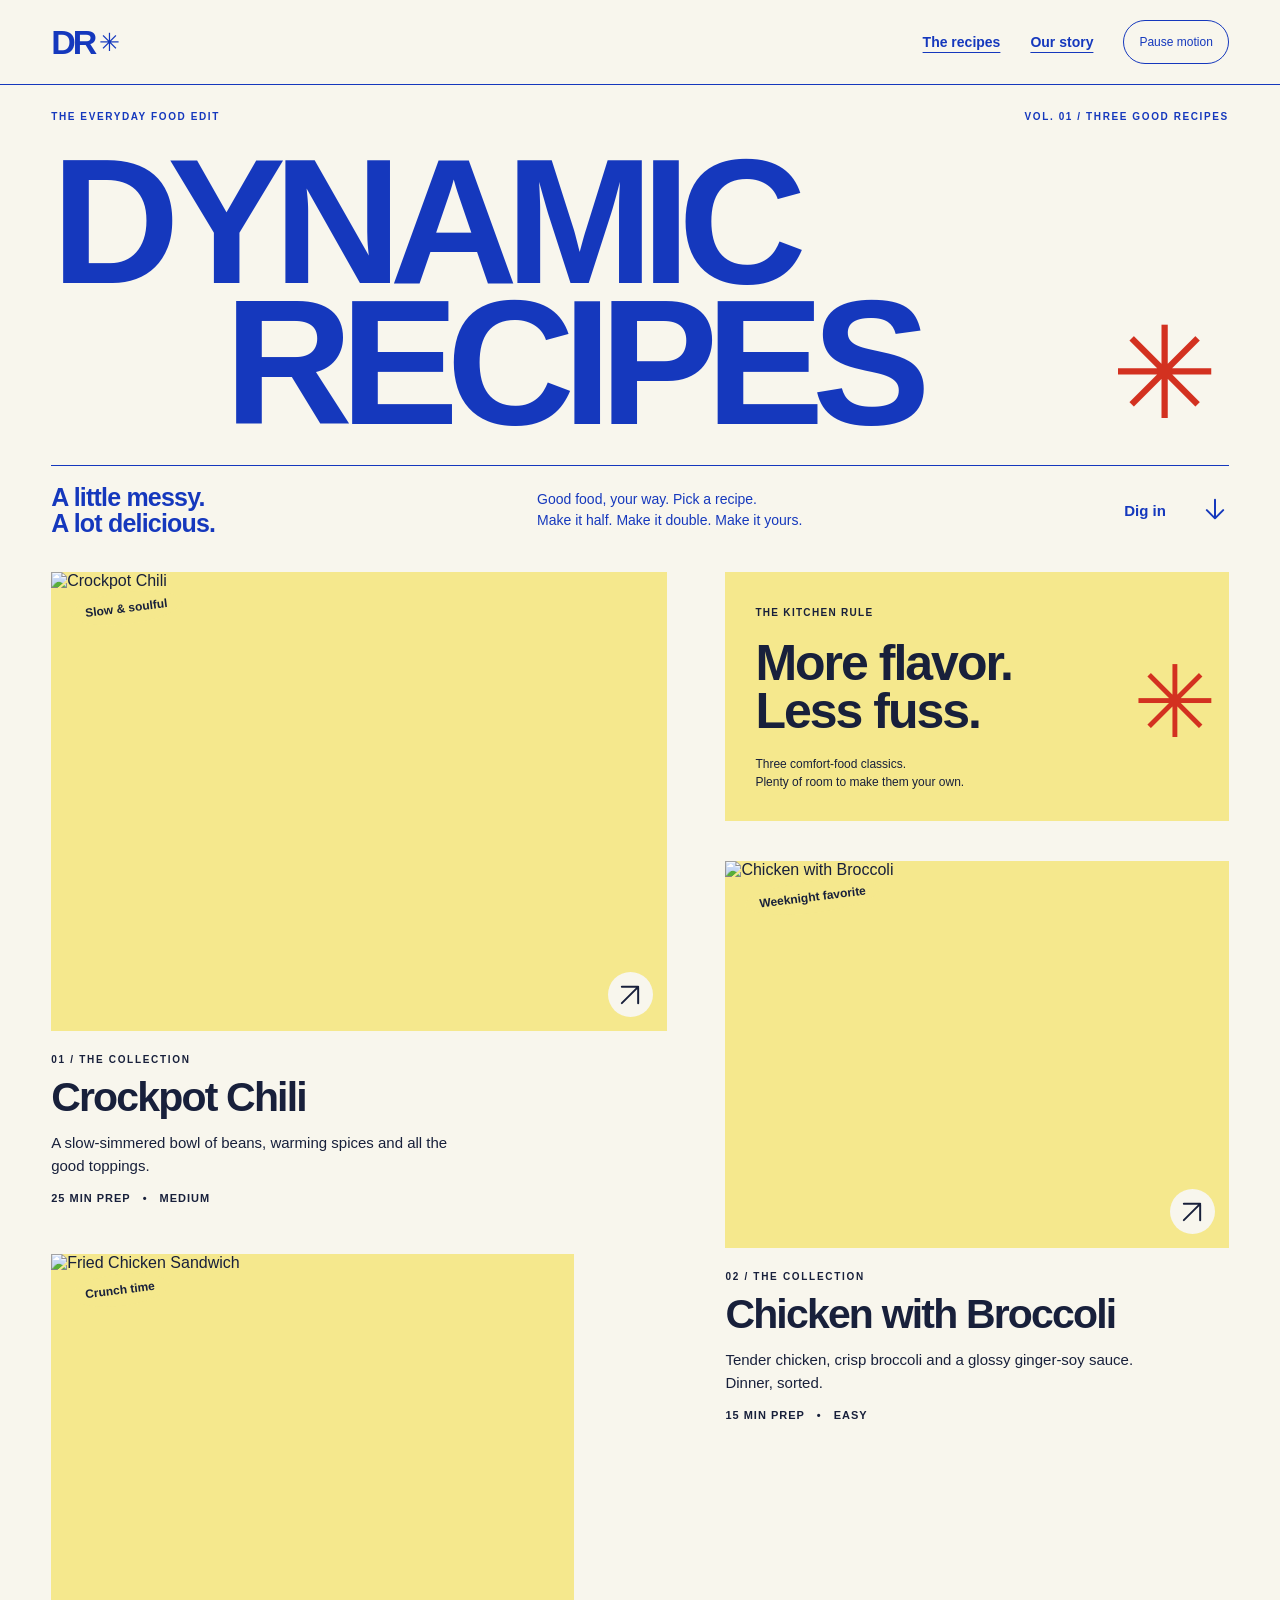
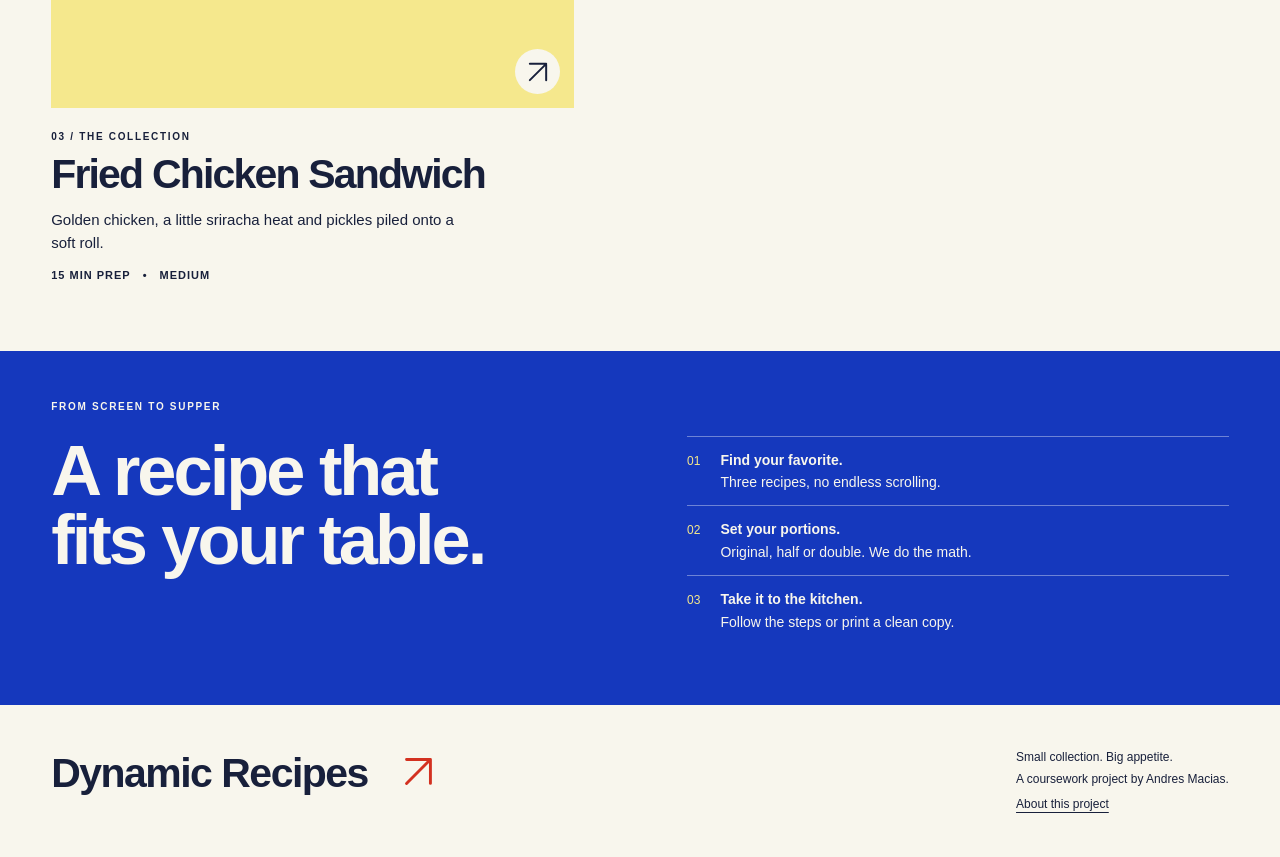
==== commit fda318eb: "Fix Safari arrow rendering and mobile compatibility" ====
--- a/index.html
+++ b/index.html
@@ -41,7 +41,7 @@
             Good food, your way. Pick a recipe.<br />Make it half. Make it
             double. Make it yours.
           </p>
-          <a href="#recipes">Dig in <span aria-hidden="true">↓</span></a>
+          <a href="#recipes">Dig in <span aria-hidden="true"><svg class="compat-arrow" xmlns="http://www.w3.org/2000/svg" width="1em" height="1em" viewBox="0 0 24 24" fill="none" stroke="currentColor" stroke-width="1.7" stroke-linecap="round" stroke-linejoin="round" aria-hidden="true" focusable="false"><path d="M12 4v16m-7-7 7 7 7-7"></path></svg></span></a>
         </div>
       </section>
       <section class="collection" id="recipes" aria-label="Recipe collection">
@@ -52,7 +52,7 @@
               alt="Crockpot Chili"
               fetchpriority="high"
             /><span class="photo-tag">Slow & soulful</span
-            ><span class="card-arrow" aria-hidden="true">↗</span>
+            ><span class="card-arrow" aria-hidden="true"><svg class="compat-arrow" xmlns="http://www.w3.org/2000/svg" width="1em" height="1em" viewBox="0 0 24 24" fill="none" stroke="currentColor" stroke-width="1.7" stroke-linecap="round" stroke-linejoin="round" aria-hidden="true" focusable="false"><path d="M5 19 19 5M5 5h14v14"></path></svg></span>
           </div>
           <div class="card-copy">
             <span class="recipe-number">01 / THE COLLECTION</span>
@@ -82,7 +82,7 @@
               alt="Chicken with Broccoli"
               loading="lazy"
             /><span class="photo-tag">Weeknight favorite</span
-            ><span class="card-arrow" aria-hidden="true">↗</span>
+            ><span class="card-arrow" aria-hidden="true"><svg class="compat-arrow" xmlns="http://www.w3.org/2000/svg" width="1em" height="1em" viewBox="0 0 24 24" fill="none" stroke="currentColor" stroke-width="1.7" stroke-linecap="round" stroke-linejoin="round" aria-hidden="true" focusable="false"><path d="M5 19 19 5M5 5h14v14"></path></svg></span>
           </div>
           <div class="card-copy">
             <span class="recipe-number">02 / THE COLLECTION</span>
@@ -102,7 +102,7 @@
               alt="Fried Chicken Sandwich"
               loading="lazy"
             /><span class="photo-tag">Crunch time</span
-            ><span class="card-arrow" aria-hidden="true">↗</span>
+            ><span class="card-arrow" aria-hidden="true"><svg class="compat-arrow" xmlns="http://www.w3.org/2000/svg" width="1em" height="1em" viewBox="0 0 24 24" fill="none" stroke="currentColor" stroke-width="1.7" stroke-linecap="round" stroke-linejoin="round" aria-hidden="true" focusable="false"><path d="M5 19 19 5M5 5h14v14"></path></svg></span>
           </div>
           <div class="card-copy">
             <span class="recipe-number">03 / THE COLLECTION</span>
@@ -147,7 +147,7 @@
     </main>
     <footer>
       <a class="footer-brand" href="index.html"
-        >Dynamic Recipes<span>↗</span></a
+        >Dynamic Recipes<span><svg class="compat-arrow" xmlns="http://www.w3.org/2000/svg" width="1em" height="1em" viewBox="0 0 24 24" fill="none" stroke="currentColor" stroke-width="1.7" stroke-linecap="round" stroke-linejoin="round" aria-hidden="true" focusable="false"><path d="M5 19 19 5M5 5h14v14"></path></svg></span></a
       >
       <div>
         <p>Small collection. Big appetite.</p>
--- a/css/style.css
+++ b/css/style.css
@@ -1101,3 +1101,15 @@
     color: #000;
   }
 }
+
+/* Vector arrows keep their shape across Safari, system fonts, and emoji sets. */
+svg.compat-arrow {
+  display: inline-block;
+  position: static;
+  width: 1em;
+  height: 1em;
+  flex-shrink: 0;
+  vertical-align: -0.125em;
+  fill: none;
+  stroke: currentColor;
+}
